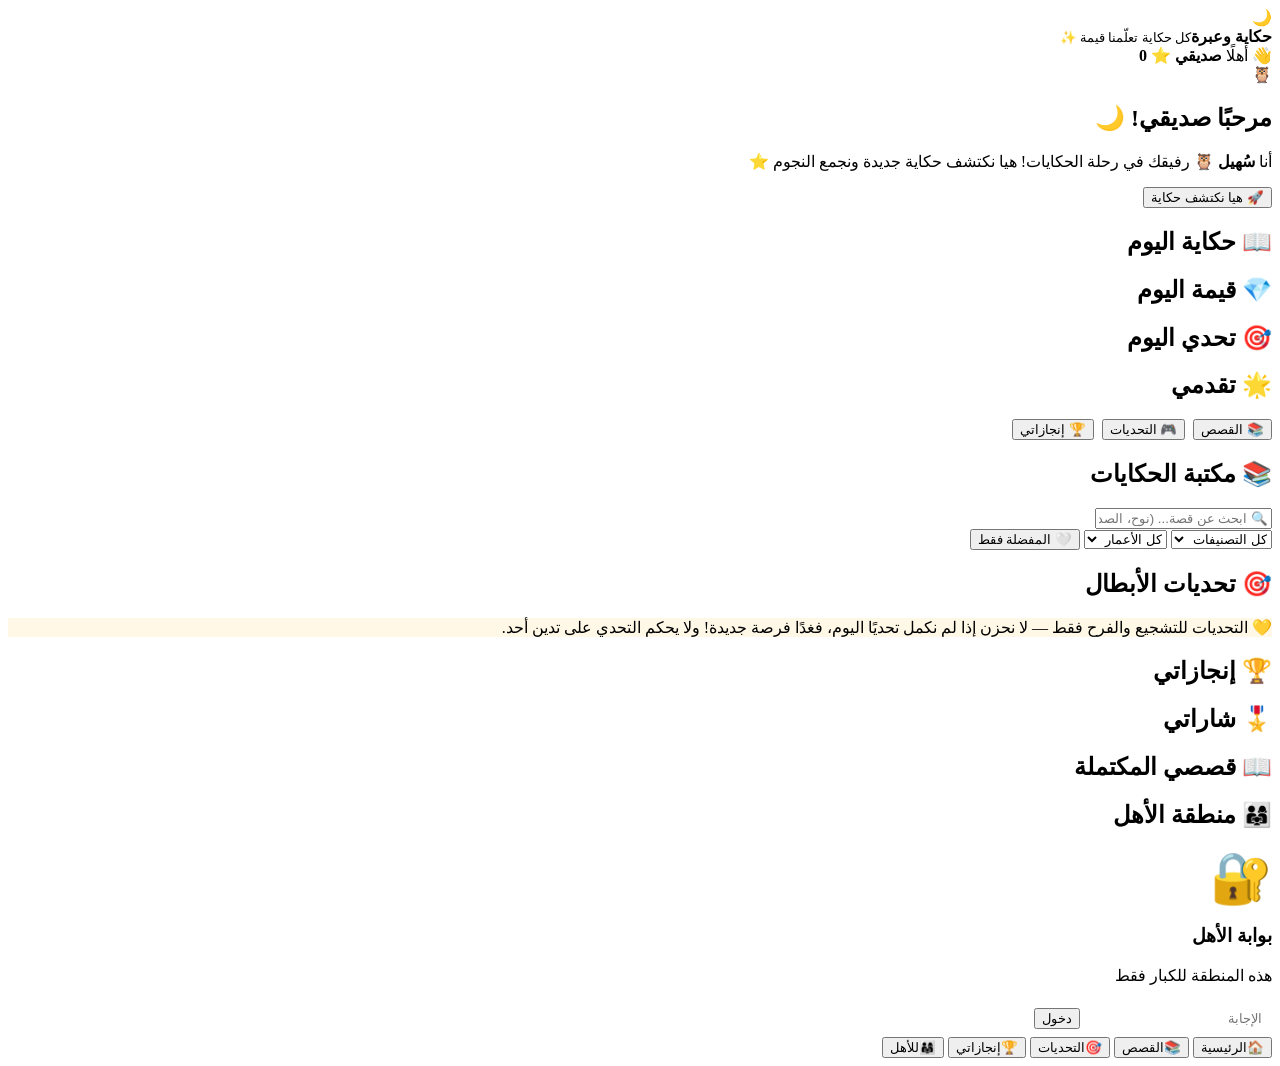
==== index.html @ c86a4505 "publish index.html" ====
<!DOCTYPE html>
<html lang="ar" dir="rtl">
<head>
<meta charset="UTF-8">
<meta name="viewport" content="width=device-width, initial-scale=1.0">
<title>حكاية وعبرة | كل حكاية تعلّمنا قيمة</title>
<meta name="description" content="تطبيق ديني تعليمي للأطفال: قصص القرآن والسيرة بأسلوب ممتع، أنشطة وتحديات ونجوم.">
<link rel="preconnect" href="https://fonts.googleapis.com">
<link href="https://fonts.googleapis.com/css2?family=Cairo:wght@400;700;800;900&display=swap" rel="stylesheet">
<link rel="stylesheet" href="styles.css">
</head>
<body>
<div class="topbar"><div class="topbar-in">
<div class="brand"><div class="brand-mark">🌙</div><div><b>حكاية وعبرة</b><small>كل حكاية تعلّمنا قيمة ✨</small></div></div>
<div class="top-actions">
<span class="pill">👋 أهلًا <b id="helloName">صديقي</b></span>
<span class="pill stars-pill">⭐ <b id="starsCount">0</b></span>
</div></div></div>

<div class="app">
<!-- الرئيسية -->
<section id="v-home" class="view active">
<div class="hero">
<div class="mascot">🦉</div>
<div class="hero-txt">
<h1 id="heroHello">مرحبًا صديقي! 🌙</h1>
<p>أنا <b>سُهيل</b> 🦉 رفيقك في رحلة الحكايات! هيا نكتشف حكاية جديدة ونجمع النجوم ⭐</p>
<button class="btn btn-gold btn-big" onclick="nav('lib')">🚀 هيا نكتشف حكاية</button>
</div></div>

<div class="section"><h2>📖 حكاية اليوم</h2><div class="card" id="storyDay"></div></div>
<div class="section"><div class="cards two">
<div><h2>💎 قيمة اليوم</h2><div class="card" id="valDay" style="background:linear-gradient(180deg,#fff,#fdf0c8)"></div></div>
<div><h2>🎯 تحدي اليوم</h2><div class="card" id="chDay" style="background:linear-gradient(180deg,#fff,#e6f5ee)"></div></div>
</div></div>
<div class="section"><h2>🌟 تقدمي</h2><div class="card"><div class="progress-track"><div class="progress-fill" id="progFill" style="width:0%"></div></div><p id="progTxt" style="margin:8px 0 0"></p>
<div style="display:flex;gap:8px;flex-wrap:wrap;margin-top:10px">
<button class="btn btn-primary" onclick="nav('lib')">📚 القصص</button>
<button class="btn" onclick="nav('ch')">🎮 التحديات</button>
<button class="btn btn-gold" onclick="nav('ach')">🏆 إنجازاتي</button>
</div></div></div>
</section>

<!-- المكتبة -->
<section id="v-lib" class="view">
<div class="section"><h2>📚 مكتبة الحكايات</h2>
<div class="search-row"><input id="q" placeholder="🔍 ابحث عن قصة... (نوح، الصدق، الرحمة)"></div>
<div class="filters">
<select id="fCat"><option value="all">كل التصنيفات</option><option value="prophets">قصص الأنبياء</option><option value="seerah">السيرة النبوية</option><option value="sahaba">قصص الصحابة</option><option value="values">الأخلاق والقيم</option></select>
<select id="fAge"><option value="all">كل الأعمار</option><option value="4-6">4-6 سنوات</option><option value="4-9">6-9 سنوات</option></select>
<button class="btn" id="fFav">🤍 المفضلة فقط</button>
</div>
<div class="story-grid" id="libGrid"></div>
</div></section>

<!-- القارئ -->
<section id="v-reader" class="view"><div class="section"><div class="reader" id="readerBox"></div></div></section>

<!-- التحديات -->
<section id="v-ch" class="view"><div class="section"><h2>🎯 تحديات الأبطال</h2>
<p id="chCount" class="meta"></p><div class="cards two" id="chGrid"></div>
<div class="card" style="margin-top:12px;background:#fff8e6">💛 التحديات للتشجيع والفرح فقط — لا نحزن إذا لم نكمل تحديًا اليوم، فغدًا فرصة جديدة! ولا يحكم التحدي على تدين أحد.</div>
</div></section>

<!-- الإنجازات -->
<section id="v-ach" class="view"><div class="section"><h2>🏆 إنجازاتي</h2>
<div class="card"><b id="achStars"></b><div class="progress-track" style="margin-top:8px"><div class="progress-fill" id="achProg"></div></div></div>
<h2 style="margin-top:16px">🎖️ شاراتي</h2><div class="badges-grid" id="badgeGrid"></div>
<h2 style="margin-top:16px">📖 قصصي المكتملة</h2><div class="card" id="doneTable"></div>
</div></section>

<!-- الأهل -->
<section id="v-parent" class="view"><div class="section"><h2>👨‍👩‍👧 منطقة الأهل</h2>
<div id="gate" class="card gate"><div style="font-size:50px">🔐</div><h3>بوابة الأهل</h3><p class="meta">هذه المنطقة للكبار فقط</p><p><b id="gateQ"></b></p>
<input id="gateA" type="number" placeholder="الإجابة" style="border:2px solid var(--line);border-radius:12px;padding:10px;font-family:inherit">
<button class="btn btn-primary" onclick="tryGate()">دخول</button></div>
<div id="parentIn" style="display:none">
<div class="parent-box"><h3>👶 ملف الطفل ومستوى المحتوى</h3>
<div class="filters">الاسم: <input id="pName"> العمر: <input id="pAge" type="number" min="4" max="9" style="width:80px">
<select id="pLevel"><option value="all">كل المحتوى</option><option value="small">مبسّط (4-6)</option><option value="big">متقدم (6-9)</option></select></div>
<div class="filters">حجم الخط: <input id="pFs" type="number" min="14" max="26" style="width:80px">
<label><input id="pSound" type="checkbox"> 🔊 تفعيل الصوت</label>
<button class="btn btn-primary" onclick="saveParent()">💾 حفظ</button>
<button class="btn" onclick="resetAll()">↺ مسح التقدم</button></div></div>
<div class="parent-box"><h3>📊 متابعة التعلم</h3><div id="pStats"></div>
<h3>💎 القيم التي تعلمها</h3><div id="pVals"></div>
<h3>❓ نتائج الأنشطة</h3><div id="pQuiz"></div>
<h3>🎯 التحديات المنجزة</h3><div id="pCh"></div></div>
<div class="parent-box"><h3>🏠 أنشطة أسرية مقترحة</h3><ul id="pActs"></ul>
<p class="meta">💡 نصيحة: امدحوا المحاولة لا النتيجة، ولا تقارنوا الطفل بغيره. المكافآت هنا رمزية وتشجيعية فقط.</p></div>
</div></div></section>
</div>

<nav class="bottom-nav">
<button data-v="home" class="active"><span>🏠</span>الرئيسية</button>
<button data-v="lib"><span>📚</span>القصص</button>
<button data-v="ch"><span>🎯</span>التحديات</button>
<button data-v="ach"><span>🏆</span>إنجازاتي</button>
<button data-v="parent"><span>👨‍👩‍👧</span>للأهل</button>
</nav>
<div class="toast" id="toast"></div>
<script src="data.js"></script>
<script src="app.js"></script>
</body>
</html>
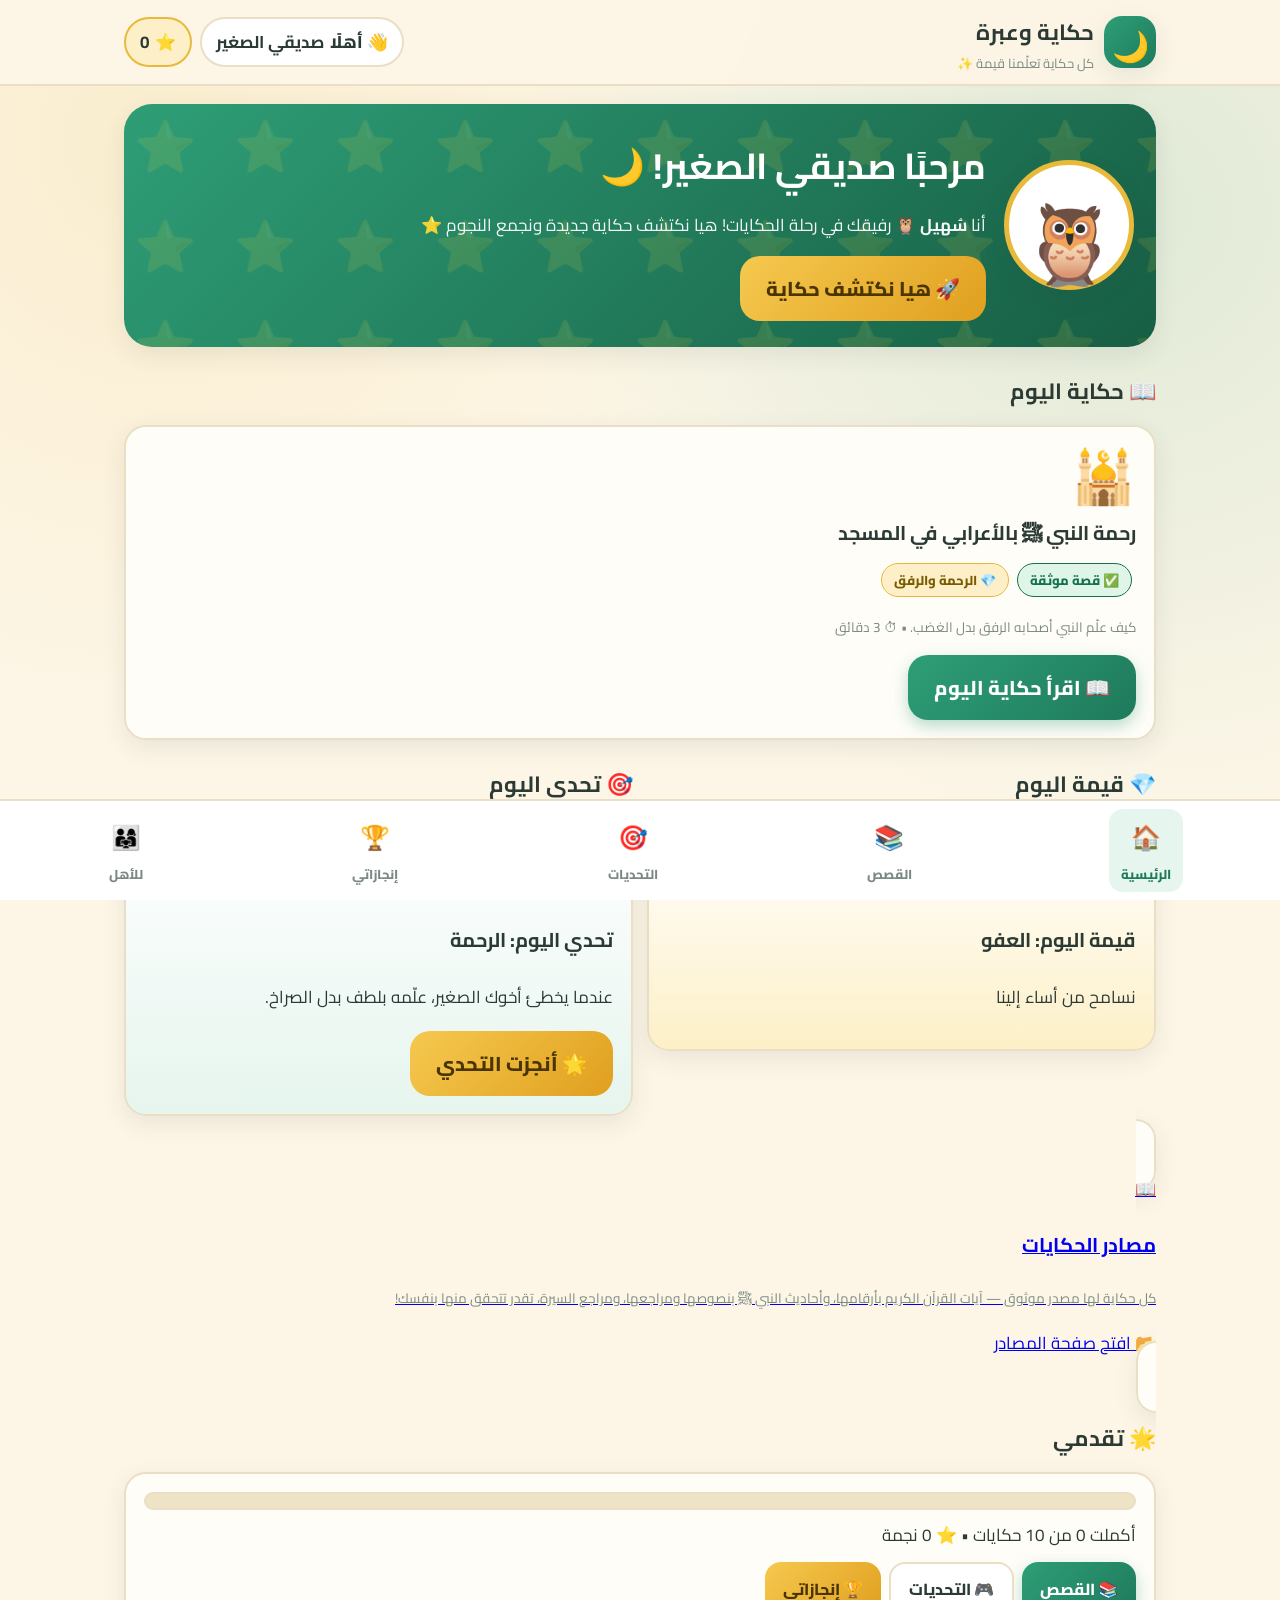
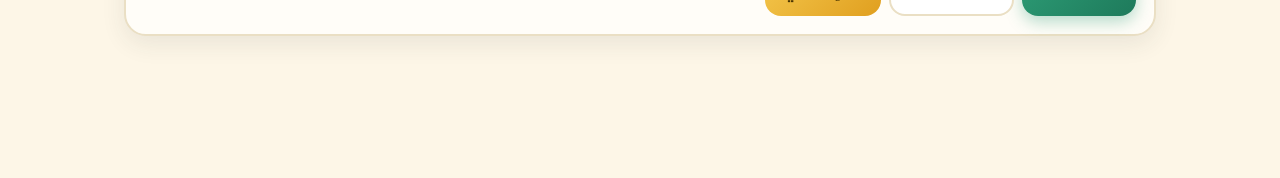
==== commit e982072b: "publish index.html" ====
--- a/index.html
+++ b/index.html
@@ -33,6 +33,12 @@
 <div><h2>💎 قيمة اليوم</h2><div class="card" id="valDay" style="background:linear-gradient(180deg,#fff,#fdf0c8)"></div></div>
 <div><h2>🎯 تحدي اليوم</h2><div class="card" id="chDay" style="background:linear-gradient(180deg,#fff,#e6f5ee)"></div></div>
 </div></div>
+<div class="section"><a class="card src-card" href="sources.html">
+<div class="src-card-row">
+<div class="src-card-ico">📖</div>
+<div class="src-card-txt"><h3>مصادر الحكايات</h3><p class="meta">كل حكاية لها مصدر موثوق — آيات القرآن الكريم بأرقامها، وأحاديث النبي ﷺ بنصوصها ومراجعها، ومراجع السيرة، تقدر تتحقق منها بنفسك!</p></div>
+<div class="src-card-go">📂 افتح صفحة المصادر</div>
+</div></a></div>
 <div class="section"><h2>🌟 تقدمي</h2><div class="card"><div class="progress-track"><div class="progress-fill" id="progFill" style="width:0%"></div></div><p id="progTxt" style="margin:8px 0 0"></p>
 <div style="display:flex;gap:8px;flex-wrap:wrap;margin-top:10px">
 <button class="btn btn-primary" onclick="nav('lib')">📚 القصص</button>
--- a/styles.css
+++ b/styles.css
@@ -0,0 +1,101 @@
+:root{
+  --green:#2e9e77; --green-d:#1e7a5b; --cream:#fdf6e7; --card:#fffdf8;
+  --gold:#e9b93c; --gold-soft:#fdf0c8; --blue:#bfe0ff; --purple:#ddd0fb;
+  --ink:#2b3a34; --muted:#7a8a82; --line:#eadfc4;
+  --shadow:0 8px 24px rgba(43,58,52,.09); --radius:22px;
+  --fs:17px;
+}
+*{box-sizing:border-box}
+html{scroll-behavior:smooth}
+body{margin:0;font-family:"Cairo","Tajawal",system-ui,Tahoma,sans-serif;
+  background:var(--cream);color:var(--ink);font-size:var(--fs);line-height:2;
+  background-image:radial-gradient(circle at 12% 8%,rgba(233,185,60,.14),transparent 30%),
+  radial-gradient(circle at 88% 12%,rgba(46,158,119,.14),transparent 32%);}
+button{font-family:inherit}
+.app{max-width:1060px;margin:0 auto;padding:0 14px 120px}
+.topbar{position:sticky;top:0;z-index:50;background:rgba(253,246,231,.92);backdrop-filter:blur(10px);border-bottom:2px solid var(--line)}
+.topbar-in{max-width:1060px;margin:0 auto;padding:10px 14px;display:flex;align-items:center;justify-content:space-between;gap:10px;flex-wrap:wrap}
+.brand{display:flex;align-items:center;gap:10px}
+.brand-mark{width:52px;height:52px;border-radius:18px;background:linear-gradient(135deg,var(--green),var(--green-d));display:grid;place-items:center;font-size:30px;box-shadow:var(--shadow)}
+.brand b{font-size:22px}.brand small{display:block;color:var(--muted);font-size:13px;line-height:1.5}
+.pill{background:#fff;border:2px solid var(--line);border-radius:999px;padding:6px 14px;font-weight:800;display:inline-flex;gap:6px;align-items:center}
+.stars-pill{background:var(--gold-soft);border-color:var(--gold)}
+.top-actions{display:flex;gap:8px;align-items:center;flex-wrap:wrap}
+.btn{border:2px solid var(--line);background:#fff;color:var(--ink);border-radius:16px;padding:10px 18px;cursor:pointer;font-weight:800;font-size:16px;transition:.18s}
+.btn:hover{transform:translateY(-2px)}
+.btn-big{font-size:20px;padding:14px 26px;border-radius:20px}
+.btn-primary{background:linear-gradient(135deg,var(--green),var(--green-d));color:#fff;border:none;box-shadow:0 6px 16px rgba(46,158,119,.35)}
+.btn-gold{background:linear-gradient(135deg,#f5c94f,#e09f1f);color:#4a3400;border:none}
+.btn-soft{background:#fff}
+.icon-btn{width:44px;height:44px;border-radius:50%;display:grid;place-items:center;font-size:20px;padding:0}
+.view{display:none;animation:fade .3s}
+.view.active{display:block}
+@keyframes fade{from{opacity:0;transform:translateY(8px)}to{opacity:1;transform:none}}
+.hero{margin:18px 0;background:linear-gradient(135deg,#2e9e77,#175e44);color:#fff;border-radius:28px;padding:26px 22px;display:flex;gap:18px;align-items:center;flex-wrap:wrap;position:relative;overflow:hidden;box-shadow:var(--shadow)}
+.hero::after{content:"";position:absolute;inset:0;opacity:.12;background-image:url("data:image/svg+xml,%3Csvg width='100' height='100' xmlns='http://www.w3.org/2000/svg'%3E%3Ctext x='10' y='60' font-size='50'%3E%E2%AD%90%3C/text%3E%3C/svg%3E");background-size:100px}
+.mascot{width:130px;height:130px;flex-shrink:0;background:#fff;border-radius:50%;display:grid;place-items:center;font-size:78px;border:5px solid var(--gold);box-shadow:var(--shadow);position:relative;z-index:1;animation:float 3s ease-in-out infinite}
+@keyframes float{0%,100%{transform:translateY(0)}50%{transform:translateY(-8px)}}
+.hero-txt{flex:1;min-width:240px;position:relative;z-index:1}
+.hero-txt h1{margin:0;font-size:clamp(24px,4.5vw,36px)}
+.hero-txt p{margin:6px 0 14px;opacity:.95}
+.section{margin:22px 0}
+.section h2{font-size:22px;margin:0 0 12px;display:flex;align-items:center;gap:8px}
+.cards{display:grid;gap:14px}
+.cards.two{grid-template-columns:repeat(auto-fit,minmax(260px,1fr))}
+.cards.three{grid-template-columns:repeat(auto-fit,minmax(220px,1fr))}
+.card{background:var(--card);border:2px solid var(--line);border-radius:var(--radius);padding:18px;box-shadow:var(--shadow);transition:.2s}
+.card:hover{transform:translateY(-3px)}
+.card .emoji{font-size:52px;line-height:1.2}
+.badge{display:inline-block;font-size:13px;font-weight:800;border-radius:999px;padding:3px 12px;margin:4px 4px 4px 0}
+.b-doc{background:#dff5e8;color:#14714e;border:1.5px solid #14714e}
+.b-fic{background:#efe7ff;color:#5b3fb5;border:1.5px solid #5b3fb5}
+.b-val{background:var(--gold-soft);color:#7a5b00;border:1.5px solid var(--gold)}
+.b-age{background:#e3f2ff;color:#1565a0;border:1.5px solid #90caf9}
+.story-grid{display:grid;grid-template-columns:repeat(auto-fill,minmax(240px,1fr));gap:14px}
+.story-card{background:var(--card);border:2px solid var(--line);border-radius:var(--radius);overflow:hidden;box-shadow:var(--shadow);cursor:pointer;transition:.2s;display:flex;flex-direction:column}
+.story-card:hover{transform:translateY(-4px) scale(1.01)}
+.story-art{font-size:64px;text-align:center;padding:22px 10px 10px;background:linear-gradient(180deg,#fff8e1,#e8f6ef)}
+.story-body{padding:12px 14px 16px}
+.story-body h3{margin:4px 0;font-size:18px}
+.meta{font-size:13.5px;color:var(--muted)}
+.fav-btn{background:#fff;border:2px solid var(--line);border-radius:12px;cursor:pointer;font-size:20px;padding:2px 10px}
+.fav-btn.on{background:#ffe9a8;border-color:var(--gold)}
+.filters{display:flex;gap:8px;flex-wrap:wrap;margin:10px 0}
+.filters select,.filters input{border:2px solid var(--line);border-radius:14px;padding:10px 14px;font-family:inherit;font-size:15px;background:#fff;color:var(--ink)}
+.search-row{display:flex;gap:8px;flex-wrap:wrap}
+.search-row input{flex:1;min-width:200px}
+.progress-track{background:#eee3c6;border-radius:999px;height:18px;overflow:hidden;border:2px solid var(--line)}
+.progress-fill{height:100%;background:linear-gradient(90deg,var(--green),var(--gold));border-radius:999px;transition:width .5s}
+.reader{background:var(--card);border:2px solid var(--line);border-radius:26px;padding:22px;box-shadow:var(--shadow)}
+.scene-art{font-size:80px;text-align:center;background:linear-gradient(180deg,#fff3cf,#dff3ff);border-radius:20px;padding:18px;margin-bottom:12px}
+.scene-text{font-size:calc(var(--fs) + 3px);background:#fff;border:2px solid var(--line);border-radius:18px;padding:18px;line-height:2.2}
+.scene-nav{display:flex;gap:10px;margin-top:14px;flex-wrap:wrap}
+.scene-nav .btn{flex:1;min-width:130px}
+.dots{display:flex;gap:6px;justify-content:center;margin:12px 0}
+.dot{width:14px;height:14px;border-radius:50%;background:#e5d9b8;cursor:pointer}
+.dot.on{background:var(--green)}
+.quiz-opt{display:block;width:100%;text-align:right;background:#fff;border:2px solid var(--line);border-radius:16px;padding:12px 16px;margin:8px 0;cursor:pointer;font-size:17px;font-weight:700}
+.quiz-opt.correct{background:#d8f5e3;border-color:var(--green)}
+.quiz-opt.wrong{background:#ffe0e0;border-color:#d66}
+.explain{border-radius:14px;padding:10px 14px;margin:6px 0;font-size:15px}
+.explain.ok{background:#e4f7ec}.explain.no{background:#fff1f1}
+.celebrate{text-align:center;font-size:60px;animation:pop .5s}
+@keyframes pop{from{transform:scale(.6)}to{transform:scale(1)}}
+.badges-grid{display:grid;grid-template-columns:repeat(auto-fill,minmax(150px,1fr));gap:12px}
+.badge-card{background:#fff;border:2px solid var(--line);border-radius:18px;padding:14px;text-align:center}
+.badge-card.won{border-color:var(--gold);background:var(--gold-soft)}
+.badge-card .e{font-size:46px}
+.badge-card.locked{opacity:.55;filter:grayscale(.8)}
+.parent-box{background:#f4f6fb;border:2px solid #c9d4e8;border-radius:22px;padding:18px;margin:12px 0}
+.parent-box h3{margin:0 0 8px;color:#31435f}
+table{width:100%;border-collapse:collapse;font-size:15px}
+th,td{border:1px solid var(--line);padding:8px;border-radius:8px;text-align:right}
+th{background:#f3ecd6}
+.bottom-nav{position:fixed;bottom:0;right:0;left:0;z-index:60;background:#fff;border-top:2px solid var(--line);display:flex;justify-content:space-around;padding:8px 4px calc(8px + env(safe-area-inset-bottom))}
+.bottom-nav button{border:none;background:none;cursor:pointer;font-family:inherit;font-size:13px;font-weight:800;color:var(--muted);display:flex;flex-direction:column;align-items:center;gap:2px;padding:6px 12px;border-radius:14px}
+.bottom-nav button span{font-size:24px}
+.bottom-nav button.active{color:var(--green-d);background:#e6f5ee}
+.gate{max-width:420px;margin:30px auto;text-align:center}
+.toast{position:fixed;bottom:90px;right:50%;transform:translateX(50%);background:#2b3a34;color:#fff;padding:12px 24px;border-radius:999px;font-weight:800;z-index:99;display:none;box-shadow:var(--shadow)}
+.toast.show{display:block;animation:fade .3s}
+@media(max-width:640px){.hero{padding:18px}.mascot{width:100px;height:100px;font-size:60px}.btn-big{font-size:18px}}
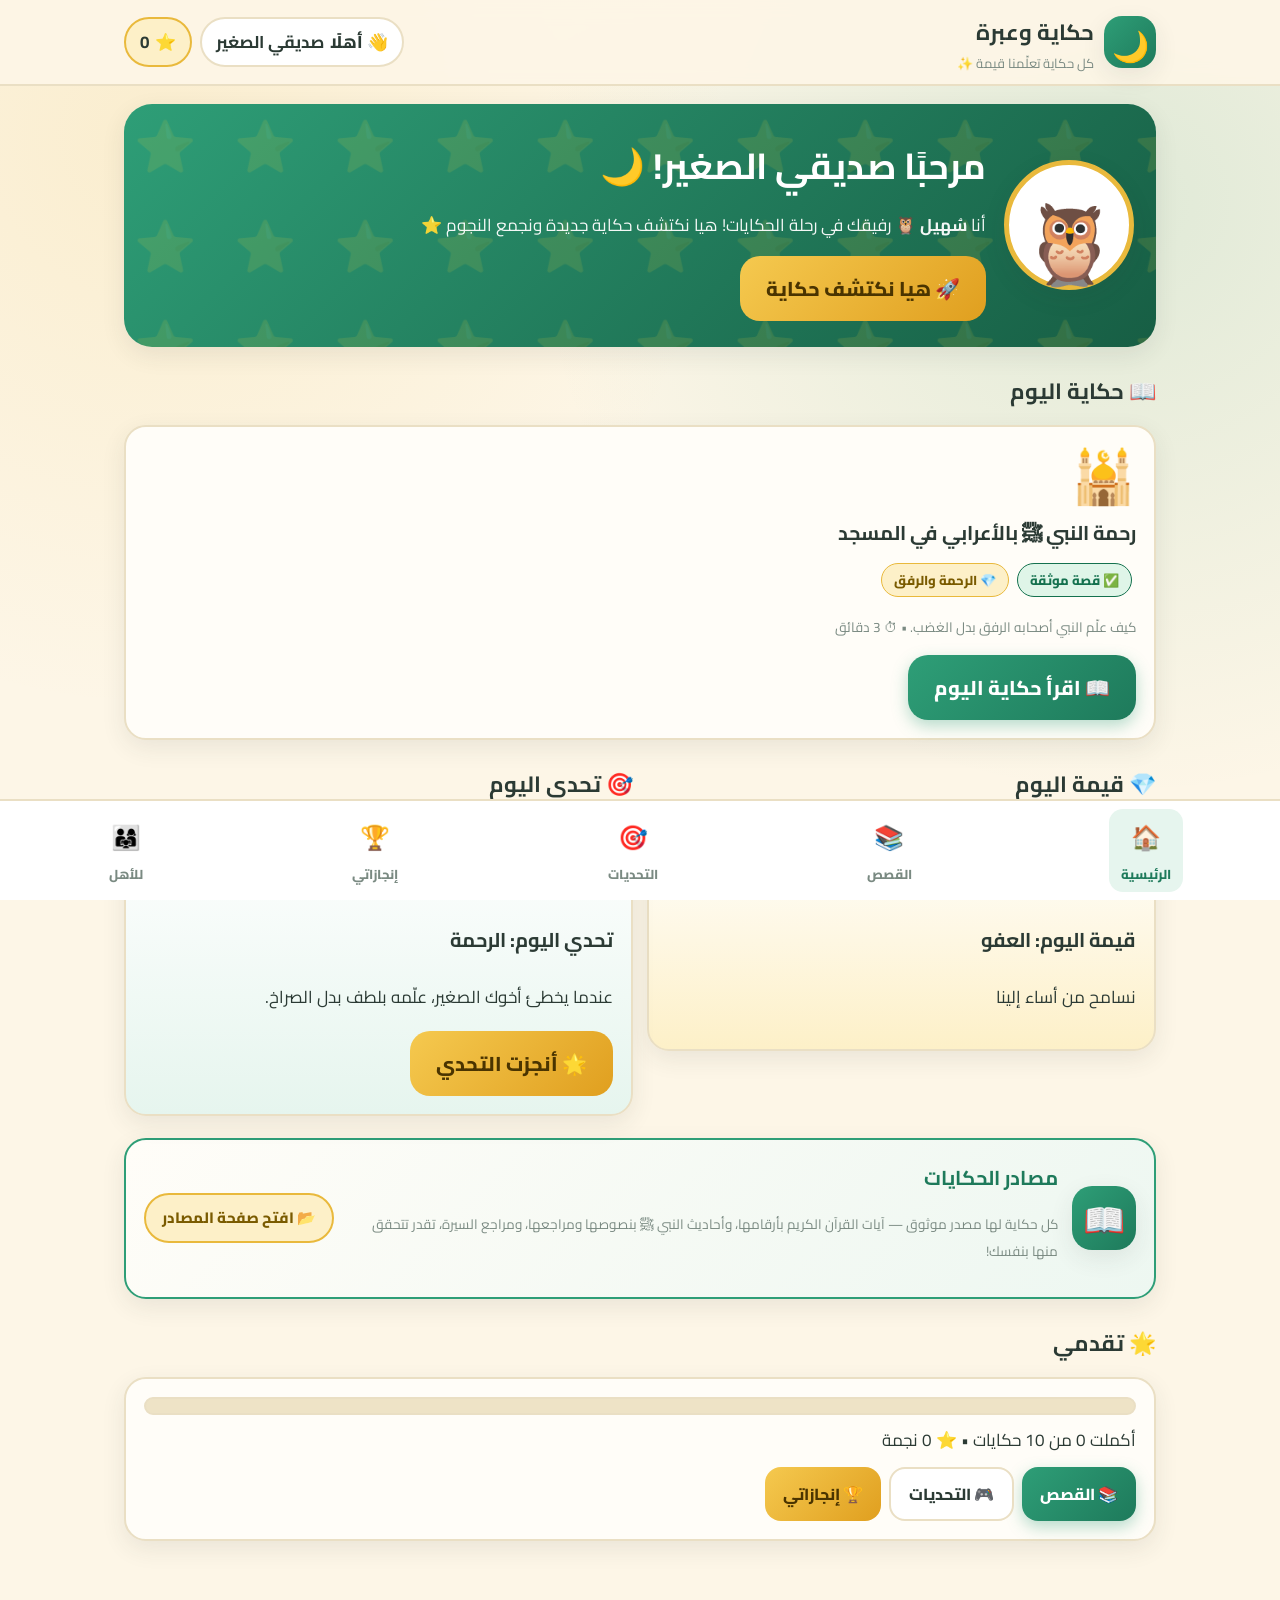
==== commit 6b3afb75: "publish index.html" ====
--- a/index.html
+++ b/index.html
@@ -5,6 +5,14 @@
 <meta name="viewport" content="width=device-width, initial-scale=1.0">
 <title>حكاية وعبرة | كل حكاية تعلّمنا قيمة</title>
 <meta name="description" content="تطبيق ديني تعليمي للأطفال: قصص القرآن والسيرة بأسلوب ممتع، أنشطة وتحديات ونجوم.">
+<link rel="manifest" href="manifest.json">
+<meta name="theme-color" content="#2e9e77">
+<meta name="mobile-web-app-capable" content="yes">
+<meta name="apple-mobile-web-app-capable" content="yes">
+<meta name="apple-mobile-web-app-status-bar-style" content="default">
+<meta name="apple-mobile-web-app-title" content="حكاية وعبرة">
+<link rel="apple-touch-icon" href="icon-180.png">
+<link rel="icon" type="image/png" sizes="192x192" href="icon-192.png">
 <link rel="preconnect" href="https://fonts.googleapis.com">
 <link href="https://fonts.googleapis.com/css2?family=Cairo:wght@400;700;800;900&display=swap" rel="stylesheet">
 <link rel="stylesheet" href="styles.css">
@@ -39,6 +47,7 @@
 <div class="src-card-txt"><h3>مصادر الحكايات</h3><p class="meta">كل حكاية لها مصدر موثوق — آيات القرآن الكريم بأرقامها، وأحاديث النبي ﷺ بنصوصها ومراجعها، ومراجع السيرة، تقدر تتحقق منها بنفسك!</p></div>
 <div class="src-card-go">📂 افتح صفحة المصادر</div>
 </div></a></div>
+<div class="section" style="text-align:center"><button class="btn btn-soft" id="installBtn" style="display:none">📱 تثبيت التطبيق على الشاشة الرئيسية</button></div>
 <div class="section"><h2>🌟 تقدمي</h2><div class="card"><div class="progress-track"><div class="progress-fill" id="progFill" style="width:0%"></div></div><p id="progTxt" style="margin:8px 0 0"></p>
 <div style="display:flex;gap:8px;flex-wrap:wrap;margin-top:10px">
 <button class="btn btn-primary" onclick="nav('lib')">📚 القصص</button>
@@ -107,5 +116,8 @@
 <div class="toast" id="toast"></div>
 <script src="data.js"></script>
 <script src="app.js"></script>
+<script>
+if("serviceWorker" in navigator){window.addEventListener("load",function(){navigator.serviceWorker.register("service-worker.js").catch(function(e){console.warn("تعذر تسجيل service worker",e);});});}
+</script>
 </body>
 </html>
--- a/styles.css
+++ b/styles.css
@@ -99,3 +99,32 @@
 .toast{position:fixed;bottom:90px;right:50%;transform:translateX(50%);background:#2b3a34;color:#fff;padding:12px 24px;border-radius:999px;font-weight:800;z-index:99;display:none;box-shadow:var(--shadow)}
 .toast.show{display:block;animation:fade .3s}
 @media(max-width:640px){.hero{padding:18px}.mascot{width:100px;height:100px;font-size:60px}.btn-big{font-size:18px}}
+
+/* بطاقة مصادر الحكايات في الرئيسية */
+.src-card{display:block;text-decoration:none;color:inherit;background:linear-gradient(135deg,#fffdf8,#edf7f1);border-color:var(--green)}
+.src-card:hover{border-color:var(--gold)}
+.src-card-row{display:flex;gap:14px;align-items:center;flex-wrap:wrap}
+.src-card-ico{width:64px;height:64px;flex-shrink:0;border-radius:20px;background:linear-gradient(135deg,var(--green),var(--green-d));display:grid;place-items:center;font-size:34px;box-shadow:var(--shadow)}
+.src-card-txt{flex:1;min-width:200px}
+.src-card-txt h3{margin:0 0 4px;font-size:20px;color:var(--green-d)}
+.src-card-go{background:var(--gold-soft);border:2px solid var(--gold);border-radius:999px;padding:8px 16px;font-weight:800;font-size:15px;color:#7a5b00;white-space:nowrap}
+
+/* صفحة مصادر الحكايات */
+.src-hero{background:linear-gradient(135deg,#fffdf8,#eef7f2)}
+.src-hero h1{font-size:clamp(24px,4.5vw,34px)}
+.src-nav{display:flex;gap:8px;flex-wrap:wrap;margin-top:14px}
+.src-nav a{text-decoration:none;font-weight:800;font-size:15px;background:#fff;border:2px solid var(--line);border-radius:999px;padding:8px 16px;color:var(--green-d);transition:.18s}
+.src-nav a:hover{background:var(--green);color:#fff;border-color:var(--green);transform:translateY(-2px)}
+.src-list{margin:8px 0;padding:0 18px 0 0}
+.src-list li{margin:8px 0;line-height:2}
+.src-quote{background:#fff;border:2px dashed var(--line);border-radius:16px;padding:12px 14px;line-height:2.2;font-size:16px;color:#33443c;margin:10px 0}
+.src-facts{display:grid;gap:6px;font-size:15px;margin:10px 0}
+.src-facts b{color:var(--green-d)}
+.src-link{display:inline-block;background:#e6f5ee;border:1.5px solid var(--green);color:var(--green-d);border-radius:999px;padding:5px 14px;font-size:14px;font-weight:800;text-decoration:none;margin:6px 6px 0 0;transition:.18s}
+.src-link:hover{background:var(--green);color:#fff;transform:translateY(-2px)}
+.src-note{background:#fff8e6;border:2px dashed var(--gold);border-radius:16px;padding:12px 14px;line-height:2}
+.src-story{display:flex;flex-direction:column;gap:8px}
+.src-story-head{display:flex;gap:10px;align-items:center}
+.src-story-art{font-size:42px}
+.src-story-src{background:#f7f3e6;border:1.5px solid var(--line);border-radius:14px;padding:8px 12px;font-size:14.5px;line-height:1.9}
+.src-story-links{display:flex;flex-wrap:wrap}
